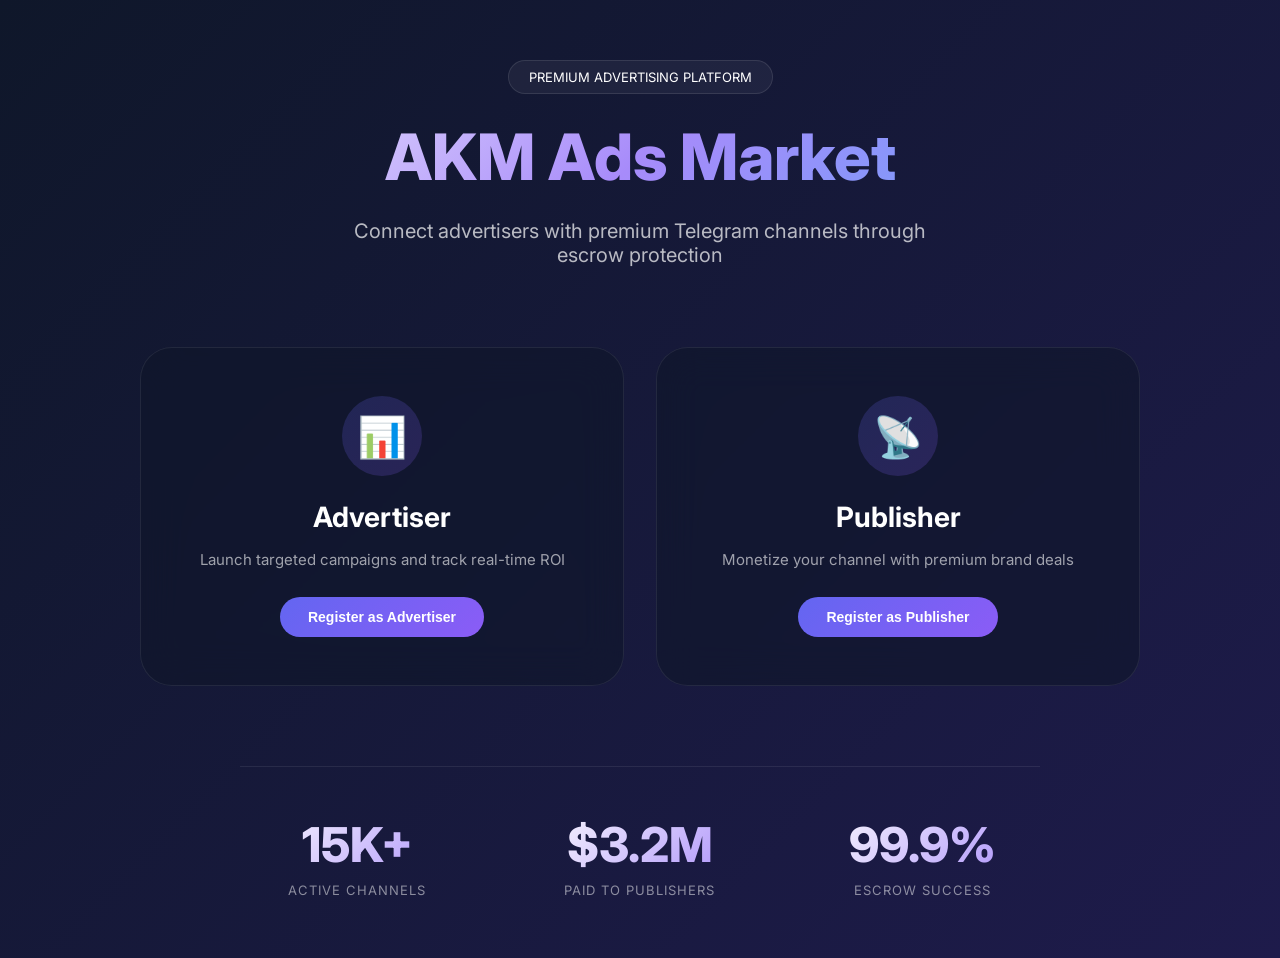
==== campaigns.html @ 5bb75b82 "Add files via upload" ====
<!DOCTYPE html>
<html lang="en">
<head>
    <meta charset="UTF-8">
    <meta name="viewport" content="width=device-width, initial-scale=1.0">
    <title>AKM | Campaigns</title>
    <link href="https://fonts.googleapis.com/css2?family=Inter:opsz,wght@300;400;500;600;700;800&display=swap" rel="stylesheet">
    <link rel="stylesheet" href="styles.css">
</head>
<body>
    <div class="dashboard-container">
        <aside class="sidebar">
            <div class="sidebar-header"><div class="logo">AKM Ads Market</div></div>
            <nav class="sidebar-nav">
                <a href="dashboard.html" class="nav-item">📊 Dashboard</a>
                <a href="marketplace.html" class="nav-item">🔍 Marketplace</a>
                <a href="campaigns.html" class="nav-item active">📈 Campaigns</a>
                <a href="wallet.html" class="nav-item">💰 Wallet</a>
            </nav>
            <div class="sidebar-footer"><div class="user-info" id="userInfo">Loading...</div></div>
        </aside>
        <main class="main-content">
            <header class="content-header">
                <div class="header-title"><h1>Campaign Management</h1><p>Create and monitor your campaigns</p></div>
                <button class="btn-primary" id="createCampaignBtn">+ New Campaign</button>
            </header>
            <div class="campaigns-list" id="campaignsList"><div class="campaign-card">Loading campaigns...</div></div>
        </main>
    </div>

    <div class="modal" id="campaignModal">
        <div class="modal-content">
            <div class="modal-header"><h2>Create Campaign</h2><button class="modal-close" id="closeModal">&times;</button></div>
            <div class="form-group"><label>Title</label><input type="text" id="campaignTitle" placeholder="e.g., Summer Sale 2024"></div>
            <div class="form-group"><label>Description</label><textarea id="campaignDesc" rows="3" placeholder="Describe your product/service"></textarea></div>
            <div class="form-row">
                <div class="form-group"><label>Category</label><select id="campaignCategory"><option value="Tech">Technology</option><option value="News">News</option><option value="Gaming">Gaming</option><option value="Business">Business</option><option value="Crypto">Crypto</option><option value="Sports">Sports</option></select></div>
                <div class="form-group"><label>Budget ($)</label><input type="number" id="campaignBudget" placeholder="Minimum $50"></div>
            </div>
            <div class="form-row">
                <div class="form-group"><label>Price per post ($)</label><input type="number" id="campaignPrice" placeholder="Price per channel"></div>
                <div class="form-group"><label>Min subscribers</label><input type="number" id="campaignMinSubs" value="0" placeholder="0 = no minimum"></div>
            </div>
            <div class="modal-footer"><button class="btn-secondary" id="cancelModal">Cancel</button><button class="btn-primary" id="submitCampaign">Create Campaign</button></div>
        </div>
    </div>
    <script src="app.js"></script>
</body>
</html>
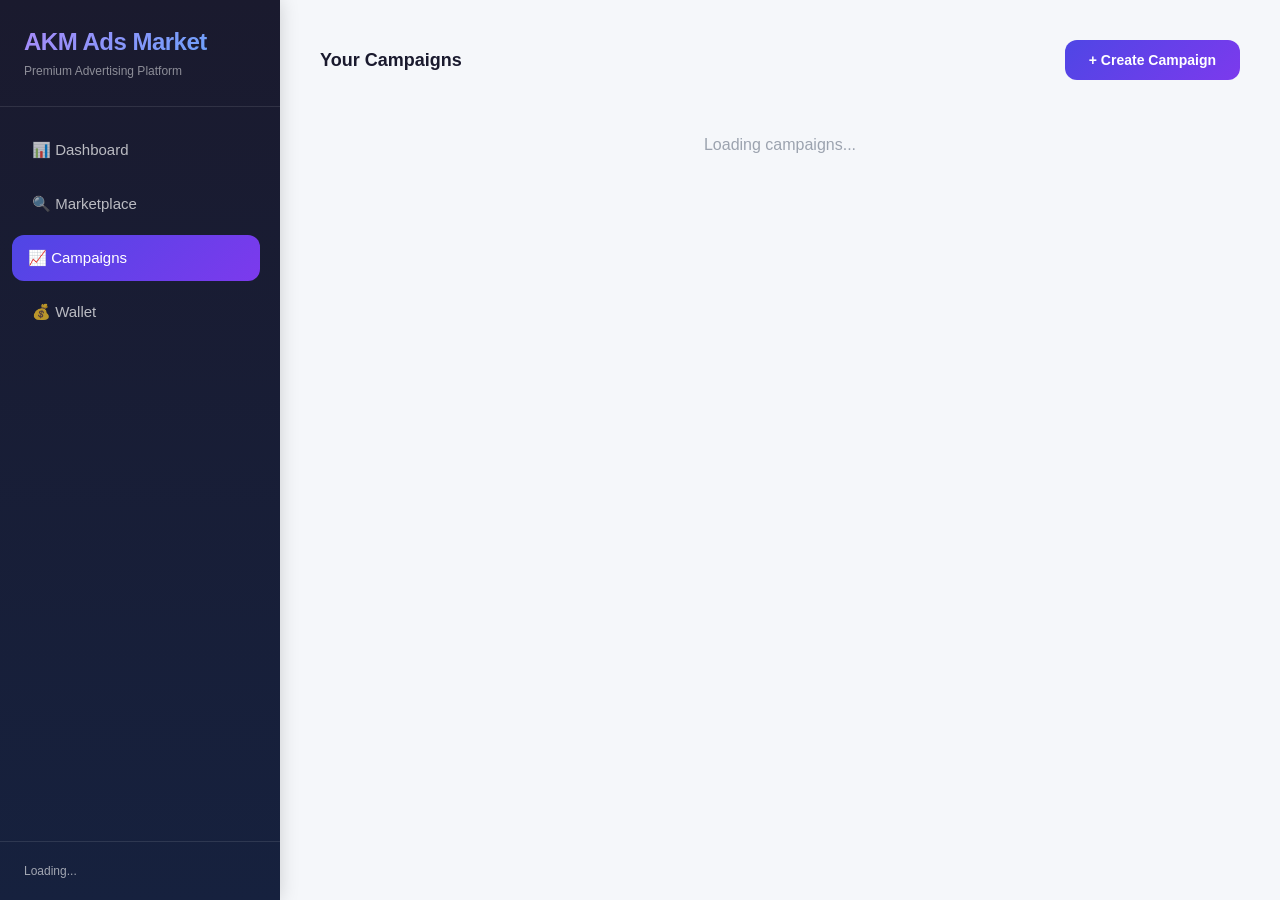
==== commit ed8b8458: "Add files via upload" ====
--- a/campaigns.html
+++ b/campaigns.html
@@ -2,46 +2,95 @@
 <html lang="en">
 <head>
     <meta charset="UTF-8">
-    <meta name="viewport" content="width=device-width, initial-scale=1.0">
+    <meta name="viewport" content="width=device-width, initial-scale=1.0, viewport-fit=cover">
     <title>AKM | Campaigns</title>
-    <link href="https://fonts.googleapis.com/css2?family=Inter:opsz,wght@300;400;500;600;700;800&display=swap" rel="stylesheet">
     <link rel="stylesheet" href="styles.css">
 </head>
 <body>
     <div class="dashboard-container">
-        <aside class="sidebar">
-            <div class="sidebar-header"><div class="logo">AKM Ads Market</div></div>
+        <div class="mobile-header">
+            <div class="logo">AKM Ads Market</div>
+            <button class="menu-btn" id="menuToggle">
+                <span class="menu-dot"></span>
+                <span class="menu-dot"></span>
+                <span class="menu-dot"></span>
+            </button>
+        </div>
+
+        <div class="sidebar-overlay" id="sidebarOverlay"></div>
+
+        <aside class="sidebar" id="sidebar">
+            <div class="sidebar-header">
+                <div class="logo">AKM Ads Market</div>
+                <p>Premium Advertising Platform</p>
+            </div>
             <nav class="sidebar-nav">
                 <a href="dashboard.html" class="nav-item">📊 Dashboard</a>
                 <a href="marketplace.html" class="nav-item">🔍 Marketplace</a>
                 <a href="campaigns.html" class="nav-item active">📈 Campaigns</a>
                 <a href="wallet.html" class="nav-item">💰 Wallet</a>
             </nav>
-            <div class="sidebar-footer"><div class="user-info" id="userInfo">Loading...</div></div>
+            <div class="sidebar-footer">
+                <div class="user-info" id="userInfo">Loading...</div>
+            </div>
         </aside>
+
         <main class="main-content">
-            <header class="content-header">
-                <div class="header-title"><h1>Campaign Management</h1><p>Create and monitor your campaigns</p></div>
-                <button class="btn-primary" id="createCampaignBtn">+ New Campaign</button>
-            </header>
-            <div class="campaigns-list" id="campaignsList"><div class="campaign-card">Loading campaigns...</div></div>
+            <div class="section-header">
+                <h3>Your Campaigns</h3>
+                <button class="btn-primary" id="createCampaignBtn">+ Create Campaign</button>
+            </div>
+
+            <div class="campaigns-list" id="campaignsList">
+                <div class="loading">Loading campaigns...</div>
+            </div>
         </main>
     </div>
 
+    <!-- Modal -->
     <div class="modal" id="campaignModal">
         <div class="modal-content">
-            <div class="modal-header"><h2>Create Campaign</h2><button class="modal-close" id="closeModal">&times;</button></div>
-            <div class="form-group"><label>Title</label><input type="text" id="campaignTitle" placeholder="e.g., Summer Sale 2024"></div>
-            <div class="form-group"><label>Description</label><textarea id="campaignDesc" rows="3" placeholder="Describe your product/service"></textarea></div>
-            <div class="form-row">
-                <div class="form-group"><label>Category</label><select id="campaignCategory"><option value="Tech">Technology</option><option value="News">News</option><option value="Gaming">Gaming</option><option value="Business">Business</option><option value="Crypto">Crypto</option><option value="Sports">Sports</option></select></div>
-                <div class="form-group"><label>Budget ($)</label><input type="number" id="campaignBudget" placeholder="Minimum $50"></div>
+            <div class="modal-header">
+                <h2>Create Campaign</h2>
+                <button class="modal-close" id="closeModal">&times;</button>
+            </div>
+            <div class="form-group">
+                <label>Campaign Title</label>
+                <input type="text" id="campaignTitle" placeholder="e.g., Summer Sale 2024">
+            </div>
+            <div class="form-group">
+                <label>Description</label>
+                <textarea id="campaignDesc" rows="3" placeholder="Describe your product or service"></textarea>
             </div>
             <div class="form-row">
-                <div class="form-group"><label>Price per post ($)</label><input type="number" id="campaignPrice" placeholder="Price per channel"></div>
-                <div class="form-group"><label>Min subscribers</label><input type="number" id="campaignMinSubs" value="0" placeholder="0 = no minimum"></div>
+                <div class="form-group">
+                    <label>Category</label>
+                    <select id="campaignCategory">
+                        <option value="Tech">Technology</option>
+                        <option value="News">News</option>
+                        <option value="Gaming">Gaming</option>
+                        <option value="Business">Business</option>
+                    </select>
+                </div>
+                <div class="form-group">
+                    <label>Budget (USD)</label>
+                    <input type="number" id="campaignBudget" placeholder="Minimum $50">
+                </div>
             </div>
-            <div class="modal-footer"><button class="btn-secondary" id="cancelModal">Cancel</button><button class="btn-primary" id="submitCampaign">Create Campaign</button></div>
+            <div class="form-row">
+                <div class="form-group">
+                    <label>Price Per Post</label>
+                    <input type="number" id="campaignPrice" placeholder="Amount per channel">
+                </div>
+                <div class="form-group">
+                    <label>Min Subscribers</label>
+                    <input type="number" id="campaignMinSubs" value="0">
+                </div>
+            </div>
+            <div class="modal-footer">
+                <button class="btn-secondary" id="cancelModal">Cancel</button>
+                <button class="btn-primary" id="submitCampaign">Create Campaign</button>
+            </div>
         </div>
     </div>
     <script src="app.js"></script>
--- a/styles.css
+++ b/styles.css
@@ -0,0 +1,632 @@
+* {
+    margin: 0;
+    padding: 0;
+    box-sizing: border-box;
+}
+
+body {
+    font-family: -apple-system, BlinkMacSystemFont, 'Segoe UI', Roboto, Helvetica, Arial, sans-serif;
+    background: #f5f7fa;
+    color: #1a1a2e;
+}
+
+/* Dashboard Container */
+.dashboard-container {
+    min-height: 100vh;
+    background: #f5f7fa;
+}
+
+/* Mobile Header */
+.mobile-header {
+    position: fixed;
+    top: 0;
+    left: 0;
+    right: 0;
+    height: 60px;
+    background: linear-gradient(135deg, #1a1a2e, #16213e);
+    display: flex;
+    align-items: center;
+    justify-content: space-between;
+    padding: 0 20px;
+    z-index: 100;
+    box-shadow: 0 2px 10px rgba(0, 0, 0, 0.1);
+}
+
+.logo {
+    font-size: 20px;
+    font-weight: 700;
+    background: linear-gradient(135deg, #a78bfa, #60a5fa);
+    -webkit-background-clip: text;
+    background-clip: text;
+    color: transparent;
+    letter-spacing: -0.5px;
+}
+
+/* 3-Dot Menu Button */
+.menu-btn {
+    background: rgba(255, 255, 255, 0.1);
+    border: none;
+    width: 44px;
+    height: 44px;
+    border-radius: 12px;
+    display: flex;
+    flex-direction: column;
+    align-items: center;
+    justify-content: center;
+    gap: 4px;
+    cursor: pointer;
+    transition: all 0.3s ease;
+}
+
+.menu-btn:hover {
+    background: rgba(255, 255, 255, 0.2);
+}
+
+.menu-dot {
+    width: 5px;
+    height: 5px;
+    background: white;
+    border-radius: 50%;
+    transition: all 0.3s ease;
+}
+
+.menu-btn.active .menu-dot:nth-child(1) {
+    transform: translateY(2px) rotate(45deg);
+    width: 8px;
+    height: 2px;
+    border-radius: 2px;
+}
+
+.menu-btn.active .menu-dot:nth-child(2) {
+    opacity: 0;
+}
+
+.menu-btn.active .menu-dot:nth-child(3) {
+    transform: translateY(-2px) rotate(-45deg);
+    width: 8px;
+    height: 2px;
+    border-radius: 2px;
+}
+
+/* Sidebar Overlay */
+.sidebar-overlay {
+    position: fixed;
+    top: 0;
+    left: 0;
+    width: 100%;
+    height: 100%;
+    background: rgba(0, 0, 0, 0.5);
+    z-index: 199;
+    opacity: 0;
+    visibility: hidden;
+    transition: all 0.3s ease;
+}
+
+.sidebar-overlay.active {
+    opacity: 1;
+    visibility: visible;
+}
+
+/* Sidebar */
+.sidebar {
+    position: fixed;
+    top: 0;
+    right: -280px;
+    width: 280px;
+    height: 100%;
+    background: linear-gradient(180deg, #1a1a2e 0%, #16213e 100%);
+    z-index: 200;
+    transition: right 0.3s ease;
+    box-shadow: -2px 0 20px rgba(0, 0, 0, 0.2);
+}
+
+.sidebar.active {
+    right: 0;
+}
+
+.sidebar-header {
+    padding: 28px 24px;
+    border-bottom: 1px solid rgba(255, 255, 255, 0.1);
+    margin-bottom: 20px;
+}
+
+.sidebar-header .logo {
+    font-size: 24px;
+    display: block;
+    text-align: left;
+}
+
+.sidebar-header p {
+    font-size: 12px;
+    color: rgba(255, 255, 255, 0.5);
+    margin-top: 8px;
+}
+
+/* Sidebar Navigation */
+.sidebar-nav {
+    padding: 0 16px;
+}
+
+.nav-item {
+    display: flex;
+    align-items: center;
+    gap: 14px;
+    padding: 14px 16px;
+    margin-bottom: 8px;
+    color: rgba(255, 255, 255, 0.7);
+    text-decoration: none;
+    font-size: 15px;
+    font-weight: 500;
+    border-radius: 12px;
+    transition: all 0.2s ease;
+}
+
+.nav-item:hover,
+.nav-item.active {
+    background: linear-gradient(135deg, #4f46e5, #7c3aed);
+    color: white;
+    transform: translateX(-4px);
+}
+
+.nav-icon {
+    width: 24px;
+    font-size: 18px;
+}
+
+.sidebar-footer {
+    position: absolute;
+    bottom: 0;
+    left: 0;
+    right: 0;
+    padding: 20px 24px;
+    border-top: 1px solid rgba(255, 255, 255, 0.1);
+}
+
+.user-info {
+    font-size: 12px;
+    color: rgba(255, 255, 255, 0.6);
+    line-height: 1.5;
+}
+
+.user-info small {
+    font-size: 10px;
+    opacity: 0.7;
+}
+
+/* Main Content */
+.main-content {
+    padding: 80px 20px 40px;
+    max-width: 600px;
+    margin: 0 auto;
+}
+
+/* Welcome Card */
+.welcome-card {
+    background: linear-gradient(135deg, #667eea 0%, #764ba2 100%);
+    border-radius: 24px;
+    padding: 28px;
+    margin-bottom: 24px;
+    color: white;
+}
+
+.welcome-card h2 {
+    font-size: 22px;
+    font-weight: 600;
+    margin-bottom: 8px;
+}
+
+.welcome-card p {
+    font-size: 14px;
+    opacity: 0.9;
+}
+
+/* Stats Grid */
+.stats-grid {
+    display: grid;
+    grid-template-columns: repeat(2, 1fr);
+    gap: 16px;
+    margin-bottom: 24px;
+}
+
+.stat-card {
+    background: white;
+    border-radius: 20px;
+    padding: 20px;
+    box-shadow: 0 2px 8px rgba(0, 0, 0, 0.04);
+    transition: all 0.3s ease;
+    border: 1px solid rgba(0, 0, 0, 0.05);
+}
+
+.stat-card:hover {
+    transform: translateY(-2px);
+    box-shadow: 0 8px 20px rgba(0, 0, 0, 0.08);
+}
+
+.stat-label {
+    font-size: 12px;
+    color: #6b7280;
+    text-transform: uppercase;
+    letter-spacing: 0.5px;
+    margin-bottom: 8px;
+}
+
+.stat-value {
+    font-size: 28px;
+    font-weight: 700;
+    color: #1a1a2e;
+}
+
+.stat-value.positive {
+    color: #10b981;
+}
+
+.stat-value.warning {
+    color: #f59e0b;
+}
+
+/* Balance Card */
+.balance-card {
+    background: linear-gradient(135deg, #4f46e5, #7c3aed);
+    border-radius: 24px;
+    padding: 28px;
+    margin-bottom: 24px;
+    color: white;
+}
+
+.balance-amount {
+    font-size: 48px;
+    font-weight: 700;
+    margin: 12px 0;
+}
+
+.balance-label {
+    font-size: 14px;
+    opacity: 0.9;
+}
+
+/* Section Header */
+.section-header {
+    display: flex;
+    justify-content: space-between;
+    align-items: center;
+    margin-bottom: 16px;
+}
+
+.section-header h3 {
+    font-size: 18px;
+    font-weight: 600;
+    color: #1a1a2e;
+}
+
+.text-link {
+    background: none;
+    border: none;
+    color: #4f46e5;
+    font-size: 13px;
+    font-weight: 500;
+    cursor: pointer;
+}
+
+/* Activity List */
+.activity-list {
+    background: white;
+    border-radius: 20px;
+    overflow: hidden;
+    box-shadow: 0 2px 8px rgba(0, 0, 0, 0.04);
+}
+
+.activity-item {
+    padding: 16px 20px;
+    border-bottom: 1px solid #f0f0f0;
+    font-size: 14px;
+    color: #4b5563;
+}
+
+.activity-item:last-child {
+    border-bottom: none;
+}
+
+/* Channels Grid */
+.channels-grid {
+    display: flex;
+    flex-direction: column;
+    gap: 16px;
+}
+
+.channel-card {
+    background: white;
+    border-radius: 20px;
+    padding: 20px;
+    box-shadow: 0 2px 8px rgba(0, 0, 0, 0.04);
+    transition: all 0.3s ease;
+    border: 1px solid rgba(0, 0, 0, 0.05);
+}
+
+.channel-header {
+    display: flex;
+    justify-content: space-between;
+    align-items: center;
+    margin-bottom: 12px;
+    flex-wrap: wrap;
+    gap: 8px;
+}
+
+.channel-header strong {
+    font-size: 16px;
+    color: #1a1a2e;
+}
+
+.channel-category {
+    background: #e0e7ff;
+    color: #4f46e5;
+    padding: 4px 12px;
+    border-radius: 20px;
+    font-size: 11px;
+    font-weight: 600;
+}
+
+.channel-price {
+    font-size: 22px;
+    font-weight: 700;
+    color: #4f46e5;
+    margin: 12px 0;
+}
+
+/* Campaigns List */
+.campaigns-list {
+    display: flex;
+    flex-direction: column;
+    gap: 16px;
+}
+
+.campaign-card {
+    background: white;
+    border-radius: 20px;
+    padding: 20px;
+    box-shadow: 0 2px 8px rgba(0, 0, 0, 0.04);
+    border: 1px solid rgba(0, 0, 0, 0.05);
+}
+
+.campaign-card strong {
+    font-size: 16px;
+    color: #1a1a2e;
+    display: block;
+    margin-bottom: 8px;
+}
+
+.progress-bar {
+    background: #e5e7eb;
+    border-radius: 10px;
+    height: 8px;
+    margin: 12px 0;
+    overflow: hidden;
+}
+
+.progress-fill {
+    background: linear-gradient(90deg, #4f46e5, #7c3aed);
+    height: 100%;
+    border-radius: 10px;
+    transition: width 0.3s ease;
+}
+
+/* Buttons */
+.btn-primary {
+    background: linear-gradient(135deg, #4f46e5, #7c3aed);
+    color: white;
+    border: none;
+    padding: 12px 24px;
+    border-radius: 12px;
+    font-weight: 600;
+    font-size: 14px;
+    cursor: pointer;
+    transition: all 0.3s ease;
+}
+
+.btn-primary:hover {
+    transform: translateY(-1px);
+    box-shadow: 0 4px 12px rgba(79, 70, 229, 0.3);
+}
+
+.btn-secondary {
+    background: #f3f4f6;
+    color: #4b5563;
+    border: none;
+    padding: 10px 20px;
+    border-radius: 10px;
+    font-weight: 500;
+    font-size: 13px;
+    cursor: pointer;
+    transition: all 0.3s ease;
+}
+
+/* Modal */
+.modal {
+    display: none;
+    position: fixed;
+    top: 0;
+    left: 0;
+    width: 100%;
+    height: 100%;
+    background: rgba(0, 0, 0, 0.5);
+    align-items: center;
+    justify-content: center;
+    z-index: 300;
+}
+
+.modal.active {
+    display: flex;
+}
+
+.modal-content {
+    background: white;
+    border-radius: 28px;
+    padding: 24px;
+    max-width: 90%;
+    width: 400px;
+    max-height: 85vh;
+    overflow-y: auto;
+}
+
+.modal-header {
+    display: flex;
+    justify-content: space-between;
+    align-items: center;
+    margin-bottom: 20px;
+}
+
+.modal-header h2 {
+    font-size: 20px;
+    font-weight: 600;
+    color: #1a1a2e;
+}
+
+.modal-close {
+    background: none;
+    border: none;
+    font-size: 24px;
+    cursor: pointer;
+    color: #9ca3af;
+}
+
+/* Form Elements */
+.form-group {
+    margin-bottom: 20px;
+}
+
+.form-group label {
+    display: block;
+    font-size: 13px;
+    font-weight: 500;
+    margin-bottom: 6px;
+    color: #4b5563;
+}
+
+.form-row {
+    display: flex;
+    gap: 16px;
+    flex-wrap: wrap;
+}
+
+.form-row .form-group {
+    flex: 1;
+}
+
+input, select, textarea {
+    width: 100%;
+    padding: 12px;
+    border: 1px solid #e5e7eb;
+    border-radius: 12px;
+    font-size: 14px;
+    font-family: inherit;
+    transition: all 0.3s ease;
+}
+
+input:focus, select:focus, textarea:focus {
+    outline: none;
+    border-color: #4f46e5;
+    box-shadow: 0 0 0 3px rgba(79, 70, 229, 0.1);
+}
+
+.modal-footer {
+    display: flex;
+    gap: 12px;
+    justify-content: flex-end;
+    margin-top: 24px;
+}
+
+/* Tabs */
+.tabs {
+    display: flex;
+    gap: 12px;
+    margin-bottom: 20px;
+    background: #f3f4f6;
+    padding: 6px;
+    border-radius: 40px;
+}
+
+.tab {
+    flex: 1;
+    background: none;
+    border: none;
+    padding: 10px;
+    cursor: pointer;
+    font-size: 14px;
+    font-weight: 500;
+    color: #6b7280;
+    border-radius: 30px;
+    transition: all 0.3s ease;
+}
+
+.tab.active {
+    background: white;
+    color: #4f46e5;
+    box-shadow: 0 2px 8px rgba(0, 0, 0, 0.05);
+}
+
+.tab-content {
+    display: none;
+}
+
+.tab-content.active {
+    display: block;
+}
+
+/* Filter Section */
+.filter-section {
+    background: white;
+    border-radius: 16px;
+    padding: 12px;
+    margin-bottom: 20px;
+    display: flex;
+    gap: 12px;
+}
+
+.filter-select {
+    flex: 1;
+    padding: 10px;
+    border: 1px solid #e5e7eb;
+    border-radius: 10px;
+    background: white;
+    font-size: 13px;
+}
+
+/* Loading State */
+.loading {
+    text-align: center;
+    padding: 40px;
+    color: #9ca3af;
+}
+
+/* Desktop Styles */
+@media (min-width: 768px) {
+    .mobile-header {
+        display: none;
+    }
+    
+    .sidebar-overlay {
+        display: none;
+    }
+    
+    .sidebar {
+        position: fixed;
+        left: 0;
+        right: auto;
+        width: 280px;
+        transform: none;
+        border-radius: 0;
+    }
+    
+    .sidebar.active {
+        left: 0;
+    }
+    
+    .main-content {
+        margin-left: 280px;
+        padding: 40px;
+        max-width: none;
+    }
+    
+    .stats-grid {
+        grid-template-columns: repeat(4, 1fr);
+    }
+}
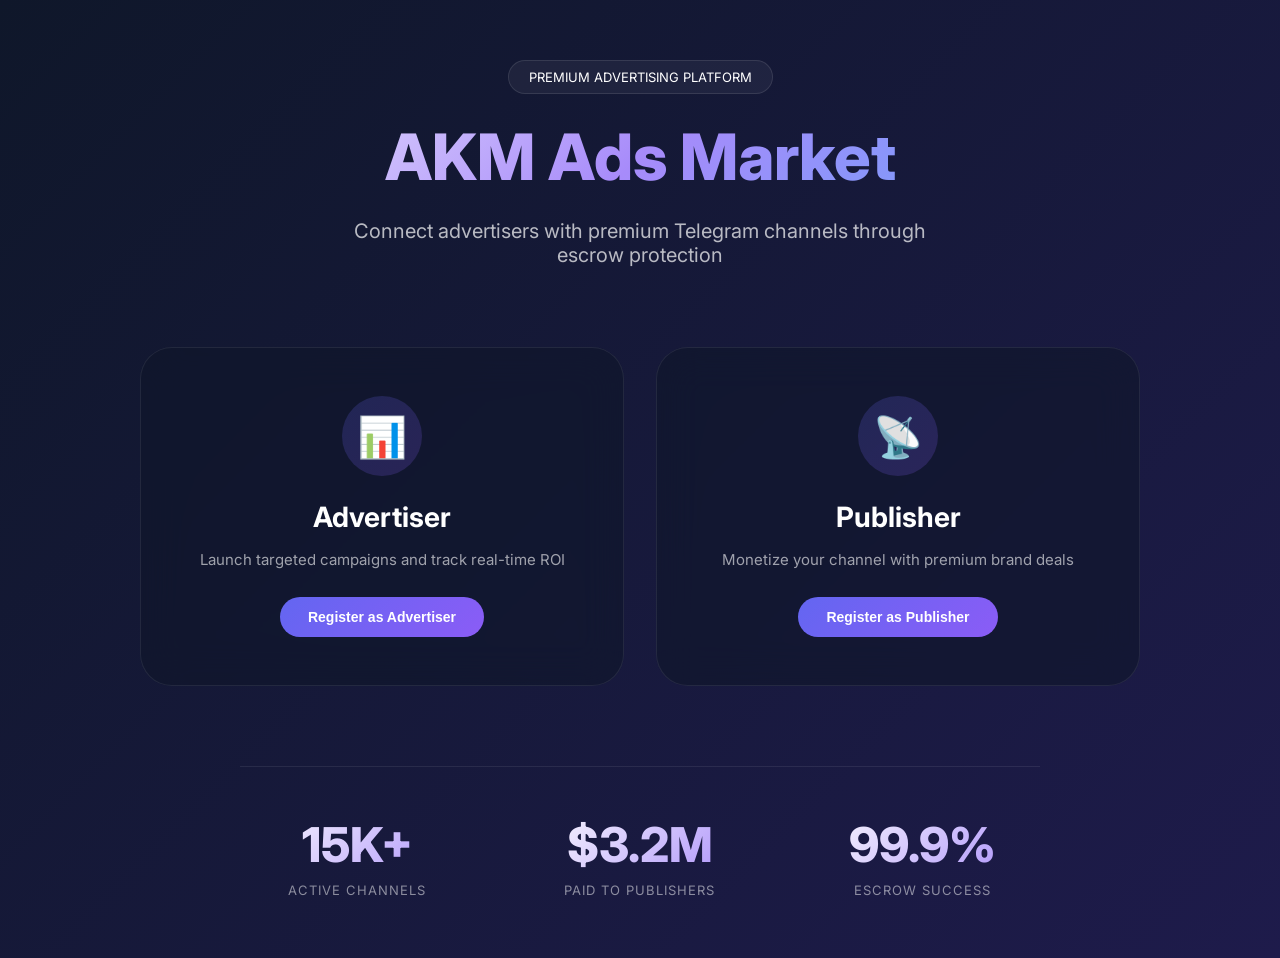
==== commit 24105ea8: "Add files via upload" ====
--- a/campaigns.html
+++ b/campaigns.html
@@ -4,95 +4,131 @@
     <meta charset="UTF-8">
     <meta name="viewport" content="width=device-width, initial-scale=1.0, viewport-fit=cover">
     <title>AKM | Campaigns</title>
-    <link rel="stylesheet" href="styles.css">
+    <style>
+        *{margin:0;padding:0;box-sizing:border-box}
+        body{font-family:-apple-system,BlinkMacSystemFont,'Segoe UI',Roboto,Helvetica,Arial,sans-serif;background:#f3f4f6;color:#111827}
+        .mobile-header{position:fixed;top:0;left:0;right:0;height:60px;background:linear-gradient(135deg,#1e1b4b,#0f172a);display:flex;align-items:center;justify-content:space-between;padding:0 20px;z-index:100}
+        .logo{font-size:18px;font-weight:700;background:linear-gradient(135deg,#a78bfa,#60a5fa);-webkit-background-clip:text;background-clip:text;color:transparent}
+        .menu-btn{background:rgba(255,255,255,0.1);border:none;width:44px;height:44px;border-radius:12px;display:flex;flex-direction:column;align-items:center;justify-content:center;gap:4px;cursor:pointer}
+        .menu-dot{width:5px;height:5px;background:white;border-radius:50%}
+        .sidebar-overlay{position:fixed;top:0;left:0;width:100%;height:100%;background:rgba(0,0,0,0.5);z-index:199;opacity:0;visibility:hidden;transition:all 0.3s ease}
+        .sidebar-overlay.active{opacity:1;visibility:visible}
+        .sidebar{position:fixed;top:0;right:-280px;width:280px;height:100%;background:linear-gradient(180deg,#1e1b4b 0%,#0f172a 100%);z-index:200;transition:right 0.3s ease}
+        .sidebar.active{right:0}
+        .sidebar-header{padding:28px 24px;border-bottom:1px solid rgba(255,255,255,0.1)}
+        .sidebar-header .logo{font-size:22px;margin-bottom:8px}
+        .sidebar-header p{font-size:12px;color:rgba(255,255,255,0.5)}
+        .sidebar-nav{padding:20px 16px}
+        .nav-item{display:flex;align-items:center;gap:14px;padding:14px 16px;margin-bottom:8px;color:rgba(255,255,255,0.7);text-decoration:none;font-size:15px;font-weight:500;border-radius:12px}
+        .nav-item.active{background:linear-gradient(135deg,#4f46e5,#7c3aed);color:white}
+        .sidebar-footer{position:absolute;bottom:0;left:0;right:0;padding:20px 24px;border-top:1px solid rgba(255,255,255,0.1)}
+        .user-info{font-size:12px;color:rgba(255,255,255,0.6)}
+        .main-content{padding:80px 20px 40px;max-width:600px;margin:0 auto}
+        .section-header{display:flex;justify-content:space-between;align-items:center;margin-bottom:20px}
+        .section-header h3{font-size:18px;font-weight:600}
+        .btn-primary{background:linear-gradient(135deg,#4f46e5,#7c3aed);color:white;border:none;padding:12px 20px;border-radius:12px;font-weight:600;cursor:pointer}
+        .btn-secondary{background:#f3f4f6;color:#4b5563;border:none;padding:10px 16px;border-radius:10px;cursor:pointer}
+        .campaigns-list{display:flex;flex-direction:column;gap:16px}
+        .campaign-card{background:white;border-radius:20px;padding:20px}
+        .campaign-card strong{font-size:16px;display:block;margin-bottom:8px}
+        .progress-bar{background:#e5e7eb;border-radius:10px;height:8px;margin:12px 0;overflow:hidden}
+        .progress-fill{background:linear-gradient(90deg,#4f46e5,#7c3aed);height:100%;border-radius:10px}
+        .modal{display:none;position:fixed;top:0;left:0;width:100%;height:100%;background:rgba(0,0,0,0.5);z-index:300;align-items:center;justify-content:center}
+        .modal.active{display:flex}
+        .modal-content{background:white;border-radius:28px;padding:24px;width:90%;max-width:400px}
+        .modal-header{display:flex;justify-content:space-between;align-items:center;margin-bottom:20px}
+        .modal-header h2{font-size:20px}
+        .modal-close{background:none;border:none;font-size:24px;cursor:pointer}
+        .form-group{margin-bottom:16px}
+        .form-group label{display:block;font-size:13px;font-weight:500;margin-bottom:6px}
+        .form-row{display:flex;gap:16px}
+        .form-row .form-group{flex:1}
+        input,select,textarea{width:100%;padding:12px;border:1px solid #e5e7eb;border-radius:12px}
+        .modal-footer{display:flex;gap:12px;justify-content:flex-end;margin-top:20px}
+        .loading{text-align:center;padding:40px;color:#9ca3af}
+        @media(min-width:768px){.mobile-header{display:none}.sidebar{left:0;right:auto}.sidebar-overlay{display:none}.main-content{margin-left:280px;max-width:none;padding:40px}}
+    </style>
 </head>
 <body>
-    <div class="dashboard-container">
-        <div class="mobile-header">
-            <div class="logo">AKM Ads Market</div>
-            <button class="menu-btn" id="menuToggle">
-                <span class="menu-dot"></span>
-                <span class="menu-dot"></span>
-                <span class="menu-dot"></span>
-            </button>
-        </div>
+    <div class="mobile-header">
+        <div class="logo">AKM Ads Market</div>
+        <button class="menu-btn" id="menuToggle">
+            <span class="menu-dot"></span><span class="menu-dot"></span><span class="menu-dot"></span>
+        </button>
+    </div>
+    <div class="sidebar-overlay" id="sidebarOverlay"></div>
+    <aside class="sidebar" id="sidebar">
+        <div class="sidebar-header"><div class="logo">AKM Ads Market</div><p>Premium Platform</p></div>
+        <nav class="sidebar-nav">
+            <a href="dashboard.html" class="nav-item">📊 Dashboard</a>
+            <a href="marketplace.html" class="nav-item">🔍 Marketplace</a>
+            <a href="campaigns.html" class="nav-item active">📈 Campaigns</a>
+            <a href="wallet.html" class="nav-item">💰 Wallet</a>
+        </nav>
+        <div class="sidebar-footer"><div class="user-info" id="userInfo">Loading...</div></div>
+    </aside>
+    <main class="main-content">
+        <div class="section-header"><h3>Your Campaigns</h3><button class="btn-primary" id="createCampaignBtn">+ Create Campaign</button></div>
+        <div class="campaigns-list" id="campaignsList"><div class="loading">Loading campaigns...</div></div>
+    </main>
+    <div class="modal" id="campaignModal"><div class="modal-content"><div class="modal-header"><h2>Create Campaign</h2><button class="modal-close" id="closeModal">&times;</button></div><div class="form-group"><label>Title</label><input type="text" id="campaignTitle" placeholder="e.g., Summer Sale 2024"></div><div class="form-group"><label>Description</label><textarea id="campaignDesc" rows="3" placeholder="Describe your product"></textarea></div><div class="form-row"><div class="form-group"><label>Category</label><select id="campaignCategory"><option value="Tech">Technology</option><option value="News">News</option><option value="Gaming">Gaming</option><option value="Business">Business</option></select></div><div class="form-group"><label>Budget ($)</label><input type="number" id="campaignBudget" placeholder="Min $50"></div></div><div class="form-row"><div class="form-group"><label>Price Per Post</label><input type="number" id="campaignPrice" placeholder="Amount per channel"></div><div class="form-group"><label>Min Subscribers</label><input type="number" id="campaignMinSubs" value="0"></div></div><div class="modal-footer"><button class="btn-secondary" id="cancelModal">Cancel</button><button class="btn-primary" id="submitCampaign">Create</button></div></div></div>
+    <script>
+        (function() {
+            const menuBtn = document.getElementById('menuToggle');
+            const sidebar = document.getElementById('sidebar');
+            const overlay = document.getElementById('sidebarOverlay');
+            function openMenu() { sidebar.classList.add('active'); overlay.classList.add('active'); document.body.style.overflow = 'hidden'; }
+            function closeMenu() { sidebar.classList.remove('active'); overlay.classList.remove('active'); document.body.style.overflow = ''; }
+            if (menuBtn) { menuBtn.addEventListener('click', function(e) { e.stopPropagation(); if (sidebar.classList.contains('active')) { closeMenu(); } else { openMenu(); } }); }
+            if (overlay) { overlay.addEventListener('click', closeMenu); }
+        })();
 
-        <div class="sidebar-overlay" id="sidebarOverlay"></div>
+        const API_BASE = 'https://akm-ads-bot.onrender.com';
+        let currentUser = null;
 
-        <aside class="sidebar" id="sidebar">
-            <div class="sidebar-header">
-                <div class="logo">AKM Ads Market</div>
-                <p>Premium Advertising Platform</p>
-            </div>
-            <nav class="sidebar-nav">
-                <a href="dashboard.html" class="nav-item">📊 Dashboard</a>
-                <a href="marketplace.html" class="nav-item">🔍 Marketplace</a>
-                <a href="campaigns.html" class="nav-item active">📈 Campaigns</a>
-                <a href="wallet.html" class="nav-item">💰 Wallet</a>
-            </nav>
-            <div class="sidebar-footer">
-                <div class="user-info" id="userInfo">Loading...</div>
-            </div>
-        </aside>
+        async function loadUser() {
+            const stored = localStorage.getItem('akm_user');
+            if (!stored) { window.location.href = 'index.html'; return null; }
+            currentUser = JSON.parse(stored);
+            document.getElementById('userInfo').innerHTML = `${currentUser.username || 'User'}<br><small>${currentUser.user_type || ''}</small>`;
+            return currentUser;
+        }
 
-        <main class="main-content">
-            <div class="section-header">
-                <h3>Your Campaigns</h3>
-                <button class="btn-primary" id="createCampaignBtn">+ Create Campaign</button>
-            </div>
+        async function loadCampaigns() {
+            await loadUser();
+            const c = document.getElementById('campaignsList');
+            if (!c) return;
+            if (currentUser?.user_type !== 'advertiser') { c.innerHTML = '<div class="loading">Only advertisers can create campaigns</div>'; return; }
+            try {
+                const res = await fetch(`${API_BASE}/api/campaigns/advertiser/${currentUser.id}`);
+                const campaigns = await res.json();
+                if (!campaigns || campaigns.length === 0) { c.innerHTML = '<div class="loading">No campaigns yet. Click Create Campaign to start</div>'; return; }
+                let html = '';
+                for (const camp of campaigns) {
+                    const orders = await (await fetch(`${API_BASE}/api/orders/campaign/${camp.id}`)).json();
+                    const completed = (orders || []).filter(o => o.status === 'released').length;
+                    const progress = orders.length ? Math.round((completed / orders.length) * 100) : 0;
+                    html += `<div class="campaign-card"><strong>${camp.title}</strong><p style="color:#6b7280;margin:8px 0">${(camp.description || '').substring(0, 100)}...</p><div class="progress-bar"><div class="progress-fill" style="width: ${progress}%"></div></div><div style="display:flex;justify-content:space-between"><span>Budget: $${camp.budget}</span><span>Progress: ${progress}%</span></div><button class="btn-secondary" style="margin-top:12px" onclick="alert('Orders: ' + ${orders.length})">View Orders</button></div>`;
+                }
+                c.innerHTML = html;
+            } catch(e) { c.innerHTML = '<div class="loading">Error loading campaigns</div>'; }
+        }
 
-            <div class="campaigns-list" id="campaignsList">
-                <div class="loading">Loading campaigns...</div>
-            </div>
-        </main>
-    </div>
+        function showCreateModal() { document.getElementById('campaignModal').classList.add('active'); }
+        function closeModal() { document.getElementById('campaignModal').classList.remove('active'); }
+        async function createCampaign() {
+            const data = { advertiser_id: currentUser.id, title: document.getElementById('campaignTitle').value, description: document.getElementById('campaignDesc').value, category: document.getElementById('campaignCategory').value, budget: parseFloat(document.getElementById('campaignBudget').value), price_per_post: parseFloat(document.getElementById('campaignPrice').value), target_subscribers_min: parseInt(document.getElementById('campaignMinSubs').value || 0) };
+            if (!data.title) { alert('Enter title'); return; }
+            if (data.budget < 50) { alert('Minimum budget $50'); return; }
+            if (data.price_per_post > data.budget) { alert('Price per post cannot exceed budget'); return; }
+            try { await fetch(`${API_BASE}/api/campaigns`, { method: 'POST', headers: { 'Content-Type': 'application/json' }, body: JSON.stringify(data) }); alert('Campaign created!'); closeModal(); loadCampaigns(); } catch(e) { alert('Error: ' + e.message); }
+        }
 
-    <!-- Modal -->
-    <div class="modal" id="campaignModal">
-        <div class="modal-content">
-            <div class="modal-header">
-                <h2>Create Campaign</h2>
-                <button class="modal-close" id="closeModal">&times;</button>
-            </div>
-            <div class="form-group">
-                <label>Campaign Title</label>
-                <input type="text" id="campaignTitle" placeholder="e.g., Summer Sale 2024">
-            </div>
-            <div class="form-group">
-                <label>Description</label>
-                <textarea id="campaignDesc" rows="3" placeholder="Describe your product or service"></textarea>
-            </div>
-            <div class="form-row">
-                <div class="form-group">
-                    <label>Category</label>
-                    <select id="campaignCategory">
-                        <option value="Tech">Technology</option>
-                        <option value="News">News</option>
-                        <option value="Gaming">Gaming</option>
-                        <option value="Business">Business</option>
-                    </select>
-                </div>
-                <div class="form-group">
-                    <label>Budget (USD)</label>
-                    <input type="number" id="campaignBudget" placeholder="Minimum $50">
-                </div>
-            </div>
-            <div class="form-row">
-                <div class="form-group">
-                    <label>Price Per Post</label>
-                    <input type="number" id="campaignPrice" placeholder="Amount per channel">
-                </div>
-                <div class="form-group">
-                    <label>Min Subscribers</label>
-                    <input type="number" id="campaignMinSubs" value="0">
-                </div>
-            </div>
-            <div class="modal-footer">
-                <button class="btn-secondary" id="cancelModal">Cancel</button>
-                <button class="btn-primary" id="submitCampaign">Create Campaign</button>
-            </div>
-        </div>
-    </div>
-    <script src="app.js"></script>
+        document.getElementById('createCampaignBtn')?.addEventListener('click', showCreateModal);
+        document.getElementById('submitCampaign')?.addEventListener('click', createCampaign);
+        document.getElementById('closeModal')?.addEventListener('click', closeModal);
+        document.getElementById('cancelModal')?.addEventListener('click', closeModal);
+        loadCampaigns();
+    </script>
 </body>
 </html>
